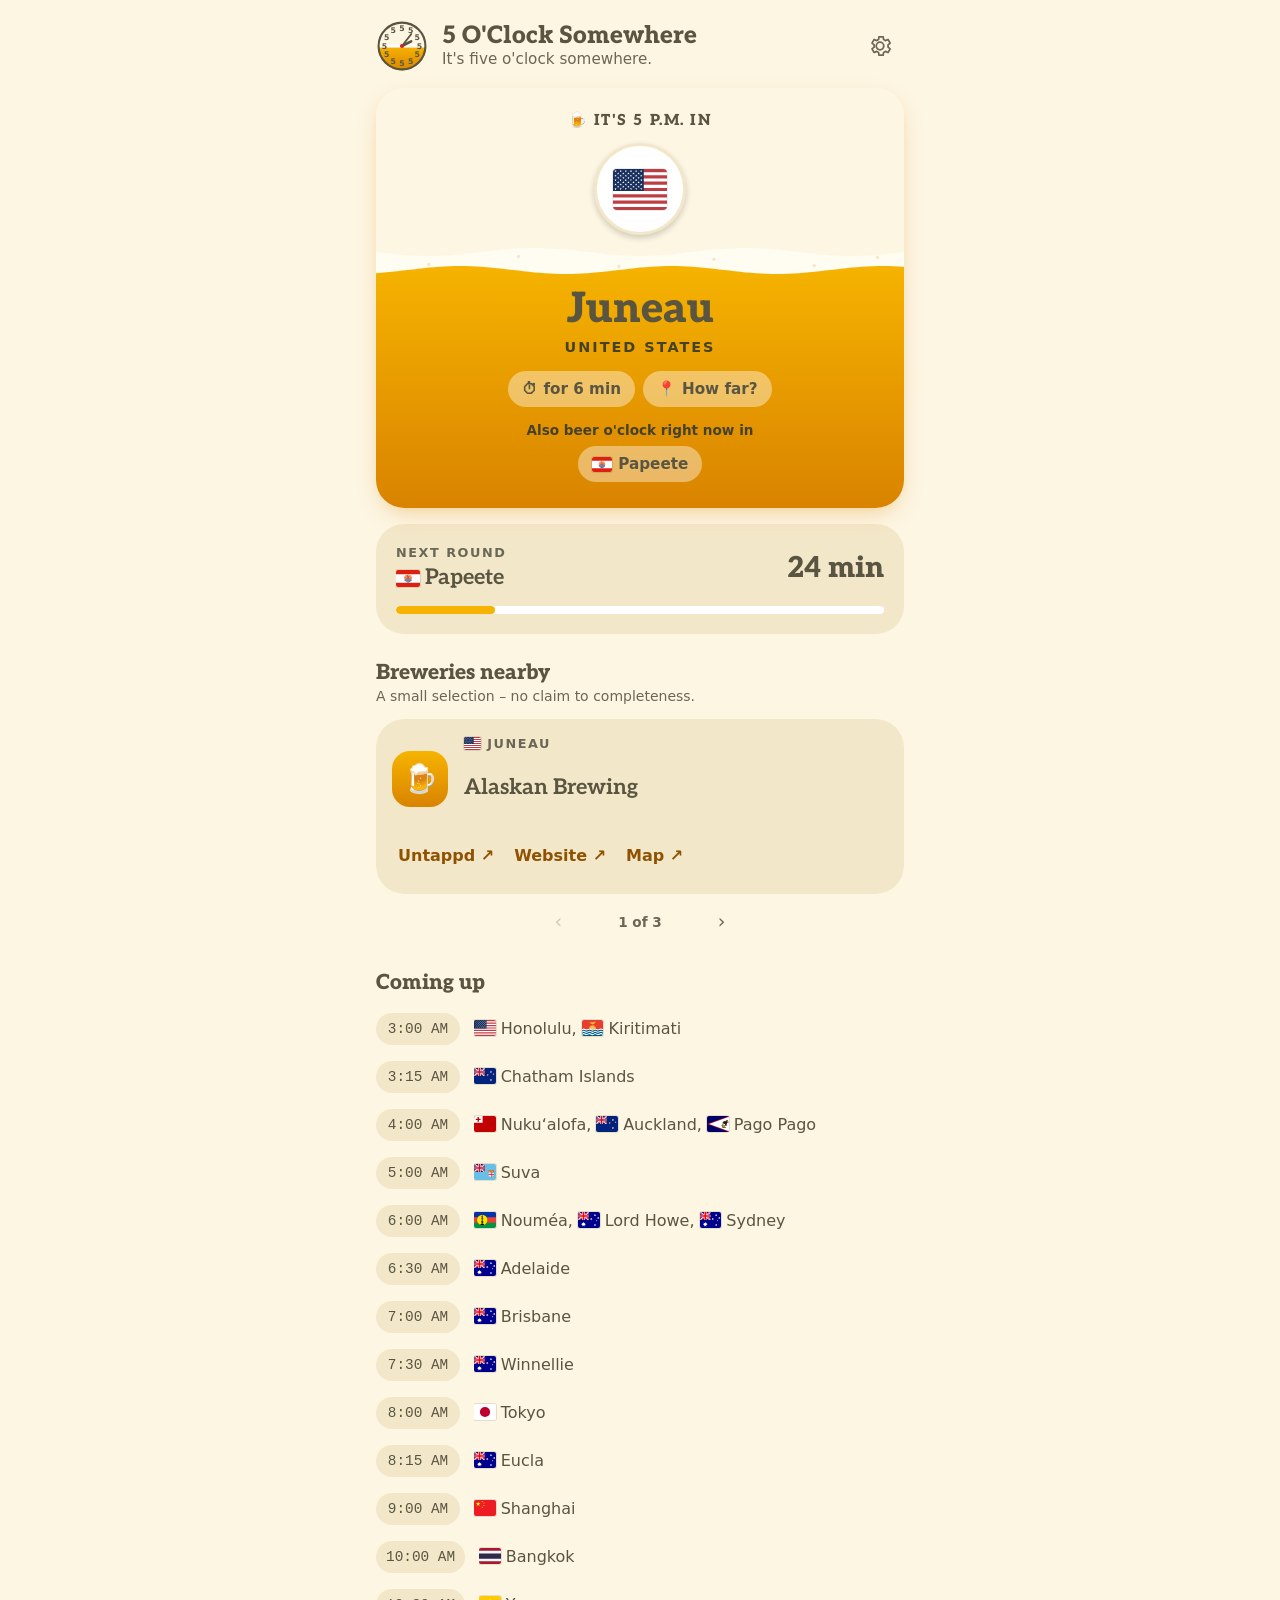
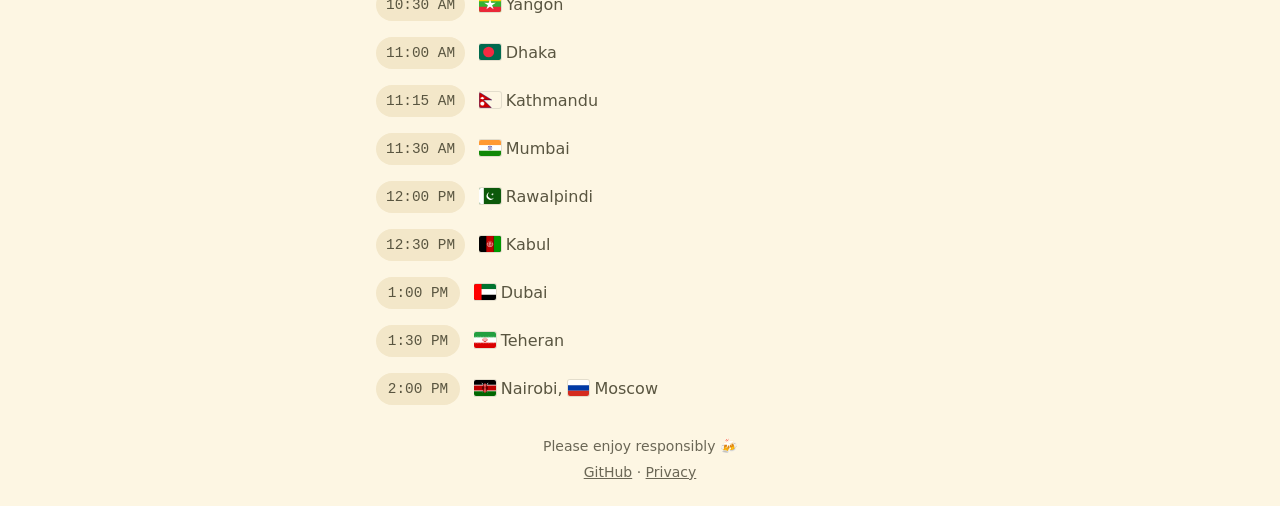
==== web/index.html @ 978793b2 "Web app on GitHub Pages The phone app's screen in the browser, no Play Store needed: same places, br" ====
<!doctype html>
<html lang="de">
<head>
  <meta charset="utf-8">
  <meta name="viewport" content="width=device-width, initial-scale=1, viewport-fit=cover">
  <title>Irgendwo ist immer Vier</title>
  <meta name="description" content="Wo auf der Welt gerade Bierzeit ist – frei nach „Kein Bier vor Vier“. Where in the world it's five o'clock right now.">
  <meta name="theme-color" content="#FDF6E3">
  <meta name="color-scheme" content="light">
  <script>
    // Pick title, icon and install manifest before the page loads, so the
    // browser offers the matching edition for the home screen.
    (function () {
      var lang;
      try { lang = localStorage.getItem('lang'); } catch (e) {}
      if (lang !== 'de' && lang !== 'en') lang = (navigator.language || 'en').slice(0, 2) === 'de' ? 'de' : 'en';
      var e = lang === 'de' ? 'vier' : 'five';
      document.documentElement.lang = lang;
      document.title = lang === 'de' ? 'Irgendwo ist immer Vier' : "5 O'Clock Somewhere";
      document.write('<link rel="manifest" href="manifest-' + lang + '.webmanifest">' +
        '<link rel="icon" type="image/png" href="icons/' + e + '-64.png">' +
        '<link rel="apple-touch-icon" href="icons/' + e + '-180.png">');
    })();
  </script>
  <meta name="apple-mobile-web-app-capable" content="yes">
  <meta name="apple-mobile-web-app-status-bar-style" content="default">
  <link rel="preload" href="fonts/aleo.ttf" as="font" type="font/ttf" crossorigin>
  <link rel="stylesheet" href="css/style.css">
  <script type="module" src="js/app.js"></script>
</head>
<body>
  <main id="app" aria-live="off">
    <header class="top">
      <div id="dial" class="dial" aria-hidden="true"></div>
      <div class="titles">
        <h1 id="title"></h1>
        <p id="tagline" class="soft"></p>
      </div>
      <button id="open-settings" class="icon-button" type="button">
        <svg viewBox="0 0 24 24" aria-hidden="true"><path d="M19.4 13a7.5 7.5 0 0 0 0-2l2-1.6-2-3.4-2.4 1a7 7 0 0 0-1.7-1L15 3.5h-4L10.7 6a7 7 0 0 0-1.7 1l-2.4-1-2 3.4L6.6 11a7.5 7.5 0 0 0 0 2l-2 1.6 2 3.4 2.4-1a7 7 0 0 0 1.7 1l.3 2.5h4l.3-2.5a7 7 0 0 0 1.7-1l2.4 1 2-3.4zM12 15.5a3.5 3.5 0 1 1 0-7 3.5 3.5 0 0 1 0 7z" fill="none" stroke="currentColor" stroke-width="1.6" stroke-linejoin="round"/></svg>
        <span class="visually-hidden" id="settings-label"></span>
      </button>
    </header>

    <section class="glass" id="glass" aria-labelledby="saying"></section>
    <section class="card next" id="next"></section>

    <section aria-labelledby="breweries-title">
      <h2 class="section-title" id="breweries-title"></h2>
      <p class="soft small" id="selection-note"></p>
      <div id="carousel"></div>
    </section>

    <section aria-labelledby="upcoming-title">
      <h2 class="section-title" id="upcoming-title"></h2>
      <ol class="upcoming" id="upcoming"></ol>
    </section>

    <button id="install" class="install" type="button" hidden></button>

    <footer>
      <p id="responsibly"></p>
      <p class="links">
        <a href="https://github.com/omphteliba/kein-bier-vor-vier" rel="noopener">GitHub</a> ·
        <a id="privacy-link" href="https://github.com/omphteliba/kein-bier-vor-vier/blob/main/docs/privacy.md" rel="noopener"></a>
      </p>
    </footer>
  </main>

  <dialog id="settings" aria-labelledby="settings-title">
    <form method="dialog">
      <h2 id="settings-title"></h2>
      <fieldset>
        <legend id="saying-legend"></legend>
        <label><input type="radio" name="edition" value="auto"> <span id="edition-auto"></span></label>
        <label><input type="radio" name="edition" value="vier"> <span id="edition-vier"></span></label>
        <label><input type="radio" name="edition" value="five"> <span id="edition-five"></span></label>
      </fieldset>
      <fieldset>
        <legend id="language-legend"></legend>
        <label><input type="radio" name="lang" value="auto"> <span id="lang-auto"></span></label>
        <label><input type="radio" name="lang" value="de"> Deutsch</label>
        <label><input type="radio" name="lang" value="en"> English</label>
      </fieldset>
      <div class="dialog-actions"><button id="close-settings" value="close"></button></div>
    </form>
  </dialog>

  <noscript><p class="noscript">Diese Seite braucht JavaScript. · This page needs JavaScript.</p></noscript>
</body>
</html>
---- web/css/style.css ----
/* The phone app's look: cream background, a glass of beer, Aleo for the big words. */
@font-face {
  font-family: 'Aleo';
  src: url('../fonts/aleo.ttf') format('truetype');
  font-weight: 100 900;
  font-display: swap;
}

:root {
  --cream: #FDF6E3;
  --foam: #F3E7C9;
  --foam-white: #FFFCF2;
  --amber: #F6B400;
  --dark-amber: #D98300;
  --red: #C62828;
  --ink: #595540;
  --ink-soft: #6B6756;
  --ink-deep: #45412B;
  --link: #8F5200; /* amber dark enough for text on foam (contrast 5:1) */
  --radius: 28px;
  --serif: 'Aleo', Georgia, serif;
  --sans: system-ui, -apple-system, 'Segoe UI', Roboto, sans-serif;
}

* { box-sizing: border-box; }

html { background: var(--cream); }

body {
  margin: 0;
  background: var(--cream);
  color: var(--ink);
  font-family: var(--sans);
  font-size: 1rem;
  line-height: 1.4;
  -webkit-text-size-adjust: 100%;
}

main {
  max-width: 560px;
  margin: 0 auto;
  padding: max(12px, env(safe-area-inset-top)) 16px max(24px, env(safe-area-inset-bottom));
  display: flex;
  flex-direction: column;
  gap: 16px;
}

h1, h2 { margin: 0; }
p { margin: 0; }
a { color: inherit; }
button { font: inherit; color: inherit; }

.soft { color: var(--ink-soft); }
.small { font-size: .875rem; }

.visually-hidden {
  position: absolute; width: 1px; height: 1px; overflow: hidden;
  clip: rect(0 0 0 0); white-space: nowrap;
}

:focus-visible { outline: 3px solid var(--dark-amber); outline-offset: 2px; }

/* ---- Header ---- */
.top { display: flex; align-items: center; gap: 14px; padding-top: 8px; }
.dial { width: 52px; height: 52px; flex: none; }
.dial svg { display: block; width: 100%; height: 100%; }
.titles { flex: 1; min-width: 0; }
.titles h1 { font-family: var(--serif); font-weight: 900; font-size: 1.5rem; line-height: 1.15; }
.titles p { font-size: .95rem; }

.icon-button {
  width: 48px; height: 48px; flex: none;
  border: 0; border-radius: 50%; background: transparent; cursor: pointer;
  color: var(--ink-soft);
  display: grid; place-items: center;
}
.icon-button svg { width: 26px; height: 26px; }
.icon-button:hover { background: var(--foam); }

/* ---- The glass ---- */
.glass {
  position: relative;
  border-radius: var(--radius);
  overflow: hidden;
  box-shadow: 0 8px 24px -8px rgba(217, 131, 0, .45);
  text-align: center;
}
.glass-top { background: var(--cream); padding: 22px 20px 26px; min-height: 170px; }
.saying {
  font-family: var(--serif); font-weight: 900; font-size: .95rem;
  letter-spacing: .1em; text-transform: uppercase; color: var(--ink);
}
.coaster {
  width: 92px; height: 92px; margin: 12px auto 0;
  border-radius: 50%; background: #fff; border: 3px solid var(--foam);
  box-shadow: 0 3px 6px rgba(0, 0, 0, .18);
  display: grid; place-items: center;
}
.coaster img { width: 54px; height: auto; border-radius: 4px; box-shadow: 0 0 0 1px rgba(0, 0, 0, .08); }

.glass-beer {
  position: relative;
  background: linear-gradient(var(--amber), var(--dark-amber));
  padding: 26px 20px 26px;
}
.foam {
  position: absolute; left: 0; right: 0; top: -18px; height: 36px; width: 100%;
  pointer-events: none;
}
.bubbles { position: absolute; inset: 0; overflow: hidden; pointer-events: none; }
.bubbles span {
  position: absolute; bottom: -10px; border-radius: 50%;
  background: rgba(255, 255, 255, .35);
  animation: rise linear infinite;
}
@keyframes rise {
  from { transform: translateY(0); }
  to { transform: translateY(var(--h, -400px)); }
}
@media (prefers-reduced-motion: reduce) {
  .bubbles span { animation: none; bottom: 40%; }
}
.glass-beer > :not(.foam, .bubbles) { position: relative; }

.place {
  font-family: var(--serif); font-weight: 900;
  font-size: clamp(2rem, 9vw, 2.6rem); line-height: 1.1;
  color: var(--ink); overflow-wrap: anywhere;
}
.place a { text-decoration: none; }
.place a:hover { text-decoration: underline; text-decoration-thickness: 2px; }
.country {
  margin-top: 4px; font-size: .9rem; font-weight: 600;
  letter-spacing: .14em; text-transform: uppercase; color: var(--ink-deep);
}

.pills, .chips { display: flex; flex-wrap: wrap; justify-content: center; gap: 8px; margin-top: 14px; }
.pill, .chip {
  display: inline-flex; align-items: center; gap: 6px;
  min-height: 36px; padding: 6px 14px;
  border-radius: 999px; border: 0;
  background: rgba(255, 255, 255, .4); color: var(--ink);
  font-size: .95rem; font-weight: 600; text-decoration: none;
}
button.pill, a.pill, .chip { cursor: pointer; }
button.pill:hover, a.pill:hover, .chip:hover { background: rgba(255, 255, 255, .6); }
.chip img, .flag-inline { width: 1.35em; height: auto; border-radius: 2px; box-shadow: 0 0 0 1px rgba(0, 0, 0, .1); vertical-align: -0.15em; }
.also { margin-top: 14px; font-size: .85rem; font-weight: 600; color: var(--ink-deep); }
.chips { margin-top: 6px; gap: 6px; }

/* ---- Cards ---- */
.card { background: var(--foam); border-radius: var(--radius); padding: 20px; }
.next { display: block; text-decoration: none; color: inherit; }
.next:hover { background: #EEDFBC; }
.next-row { display: flex; align-items: center; gap: 12px; }
.next-where { flex: 1; min-width: 0; }
.label { font-size: .8rem; font-weight: 600; letter-spacing: .12em; text-transform: uppercase; color: var(--ink-soft); }
.next-names {
  font-family: var(--serif); font-weight: 700; font-size: 1.35rem;
  white-space: nowrap; overflow: hidden; text-overflow: ellipsis;
}
.next-names img { width: 1.1em; }
.countdown { font-family: var(--serif); font-weight: 900; font-size: 1.8rem; white-space: nowrap; }
.progress { height: 8px; margin-top: 14px; border-radius: 999px; background: #fff; overflow: hidden; }
.progress > div { height: 100%; background: var(--amber); border-radius: 999px; }

.section-title { font-family: var(--serif); font-weight: 900; font-size: 1.3rem; padding-top: 8px; }

/* ---- Brewery carousel ---- */
.carousel-wrap { position: relative; margin-top: 12px; }
.carousel {
  display: flex; gap: 12px; margin: 0; padding: 0; list-style: none;
  overflow-x: auto; scroll-snap-type: x mandatory; scrollbar-width: none;
  border-radius: var(--radius);
}
.carousel::-webkit-scrollbar { display: none; }
.carousel > li { flex: 0 0 100%; scroll-snap-align: start; }
.brewery { height: 100%; padding: 16px; }
.brewery-head { display: flex; align-items: center; gap: 16px; }
.tile {
  width: 56px; height: 56px; flex: none; border-radius: 18px;
  background: linear-gradient(var(--amber), var(--dark-amber));
  display: grid; place-items: center; font-size: 28px;
}
.brewery-town { font-size: .8rem; font-weight: 600; letter-spacing: .12em; text-transform: uppercase; color: var(--ink-soft); }
.brewery-name { font-family: var(--serif); font-weight: 700; font-size: 1.35rem; line-height: 1.2; }
.brewery-links { display: flex; flex-wrap: wrap; gap: 4px 20px; margin: 12px 0 0 6px; }
.brewery-links a {
  color: var(--link); font-weight: 700; text-decoration: none;
  min-height: 44px; display: inline-flex; align-items: center;
}
.brewery-links a:hover { text-decoration: underline; }
.nearby { display: flex; align-items: center; gap: 16px; text-decoration: none; height: 100%; }
.nearby:hover { background: #EEDFBC; }
.carousel-nav { display: flex; align-items: center; justify-content: center; gap: 12px; margin-top: 6px; }
.carousel-nav button {
  width: 44px; height: 44px; border: 0; border-radius: 50%; background: transparent;
  cursor: pointer; font-size: 1.2rem; color: var(--ink-soft);
}
.carousel-nav button:hover:not(:disabled) { background: var(--foam); }
.carousel-nav button:disabled { opacity: .3; cursor: default; }
.carousel-count { font-size: .85rem; font-weight: 600; color: var(--ink-soft); min-width: 7em; text-align: center; }

/* ---- Coming up ---- */
.upcoming { list-style: none; margin: 8px 0 0; padding: 0; }
.upcoming a {
  display: flex; align-items: center; gap: 14px; min-height: 48px;
  text-decoration: none; border-radius: 999px;
}
.upcoming a:hover { background: var(--foam); }
.time {
  flex: none; min-width: 84px; padding: 6px 10px; text-align: center;
  border-radius: 999px; background: var(--foam);
  font-family: ui-monospace, 'Cascadia Mono', Menlo, Consolas, monospace; font-size: .9rem;
}
.where { white-space: nowrap; overflow: hidden; text-overflow: ellipsis; }

.install {
  width: 100%; min-height: 52px; margin-top: 8px; border: 0; border-radius: 999px;
  background: var(--amber); color: var(--ink-deep); font-weight: 700; cursor: pointer;
}
.install:hover { background: #FFC21A; }

footer { text-align: center; color: var(--ink-soft); font-size: .875rem; display: grid; gap: 6px; padding-top: 8px; }

/* ---- Settings ---- */
dialog {
  border: 0; border-radius: var(--radius); background: var(--cream); color: var(--ink);
  padding: 24px; width: min(420px, calc(100% - 32px));
  box-shadow: 0 20px 50px rgba(0, 0, 0, .3);
}
dialog::backdrop { background: rgba(69, 65, 43, .45); }
dialog h2 { font-family: var(--serif); font-weight: 900; font-size: 1.3rem; }
fieldset { border: 0; margin: 16px 0 0; padding: 0; }
legend { font-weight: 700; margin-bottom: 4px; }
fieldset label { display: flex; align-items: center; gap: 12px; min-height: 44px; cursor: pointer; }
input[type=radio] { width: 20px; height: 20px; accent-color: var(--dark-amber); }
.dialog-actions { display: flex; justify-content: flex-end; margin-top: 12px; }
.dialog-actions button {
  border: 0; background: transparent; color: var(--link); font-weight: 700;
  min-height: 44px; padding: 0 16px; border-radius: 999px; cursor: pointer;
}
.dialog-actions button:hover { background: var(--foam); }

.noscript { padding: 24px; text-align: center; }
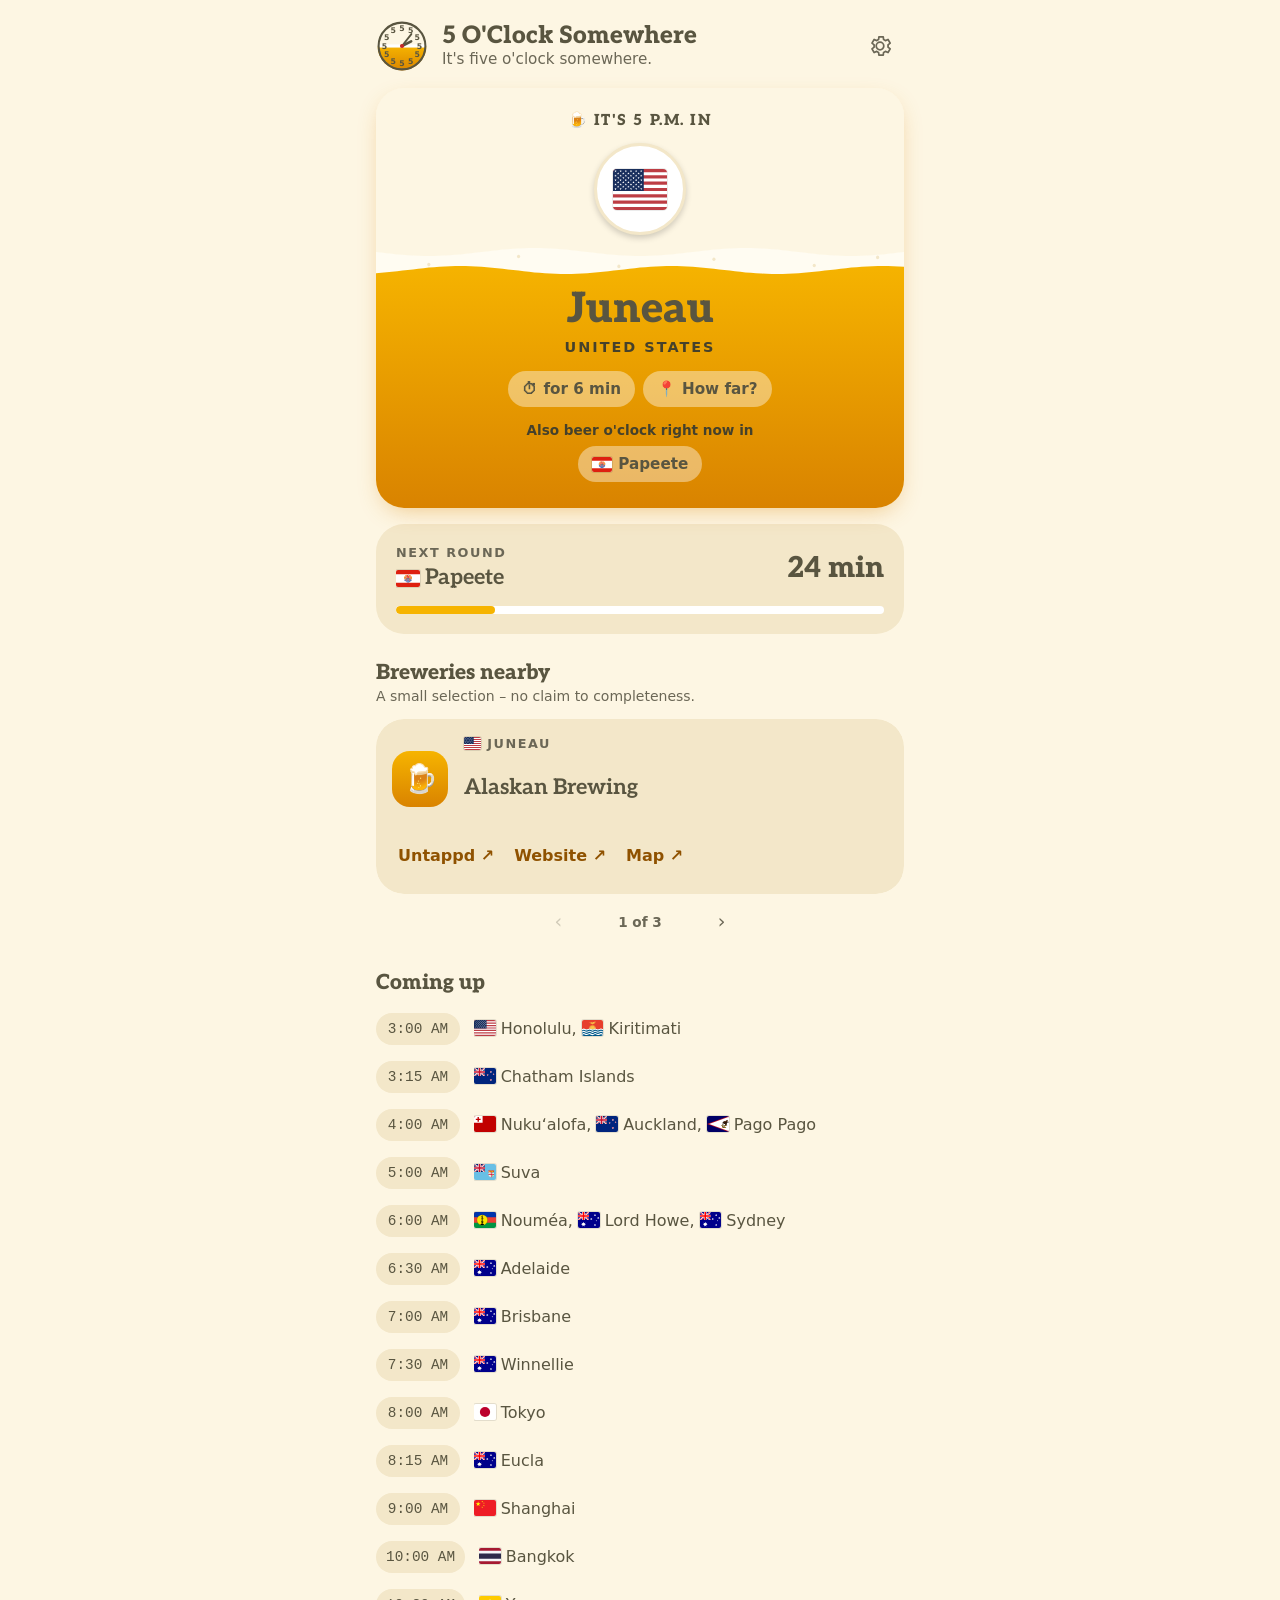
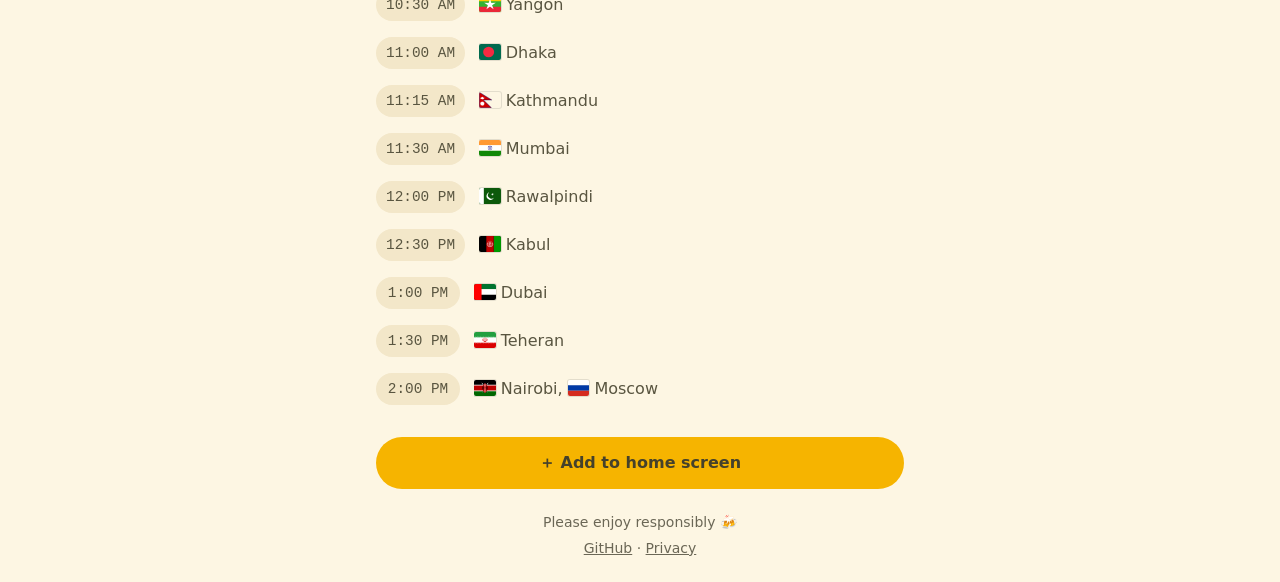
==== commit 07096ba6: "Web app: install help and a fixed app id The install button now shows in every browser: where the br" ====
--- a/web/index.html
+++ b/web/index.html
@@ -57,6 +57,7 @@
     </section>
 
     <button id="install" class="install" type="button" hidden></button>
+    <p id="install-hint" class="install-hint soft small" role="status" hidden></p>
 
     <footer>
       <p id="responsibly"></p>
--- a/web/css/style.css
+++ b/web/css/style.css
@@ -220,6 +220,7 @@
   background: var(--amber); color: var(--ink-deep); font-weight: 700; cursor: pointer;
 }
 .install:hover { background: #FFC21A; }
+.install-hint { text-align: center; padding: 0 12px; }
 
 footer { text-align: center; color: var(--ink-soft); font-size: .875rem; display: grid; gap: 6px; padding-top: 8px; }
 
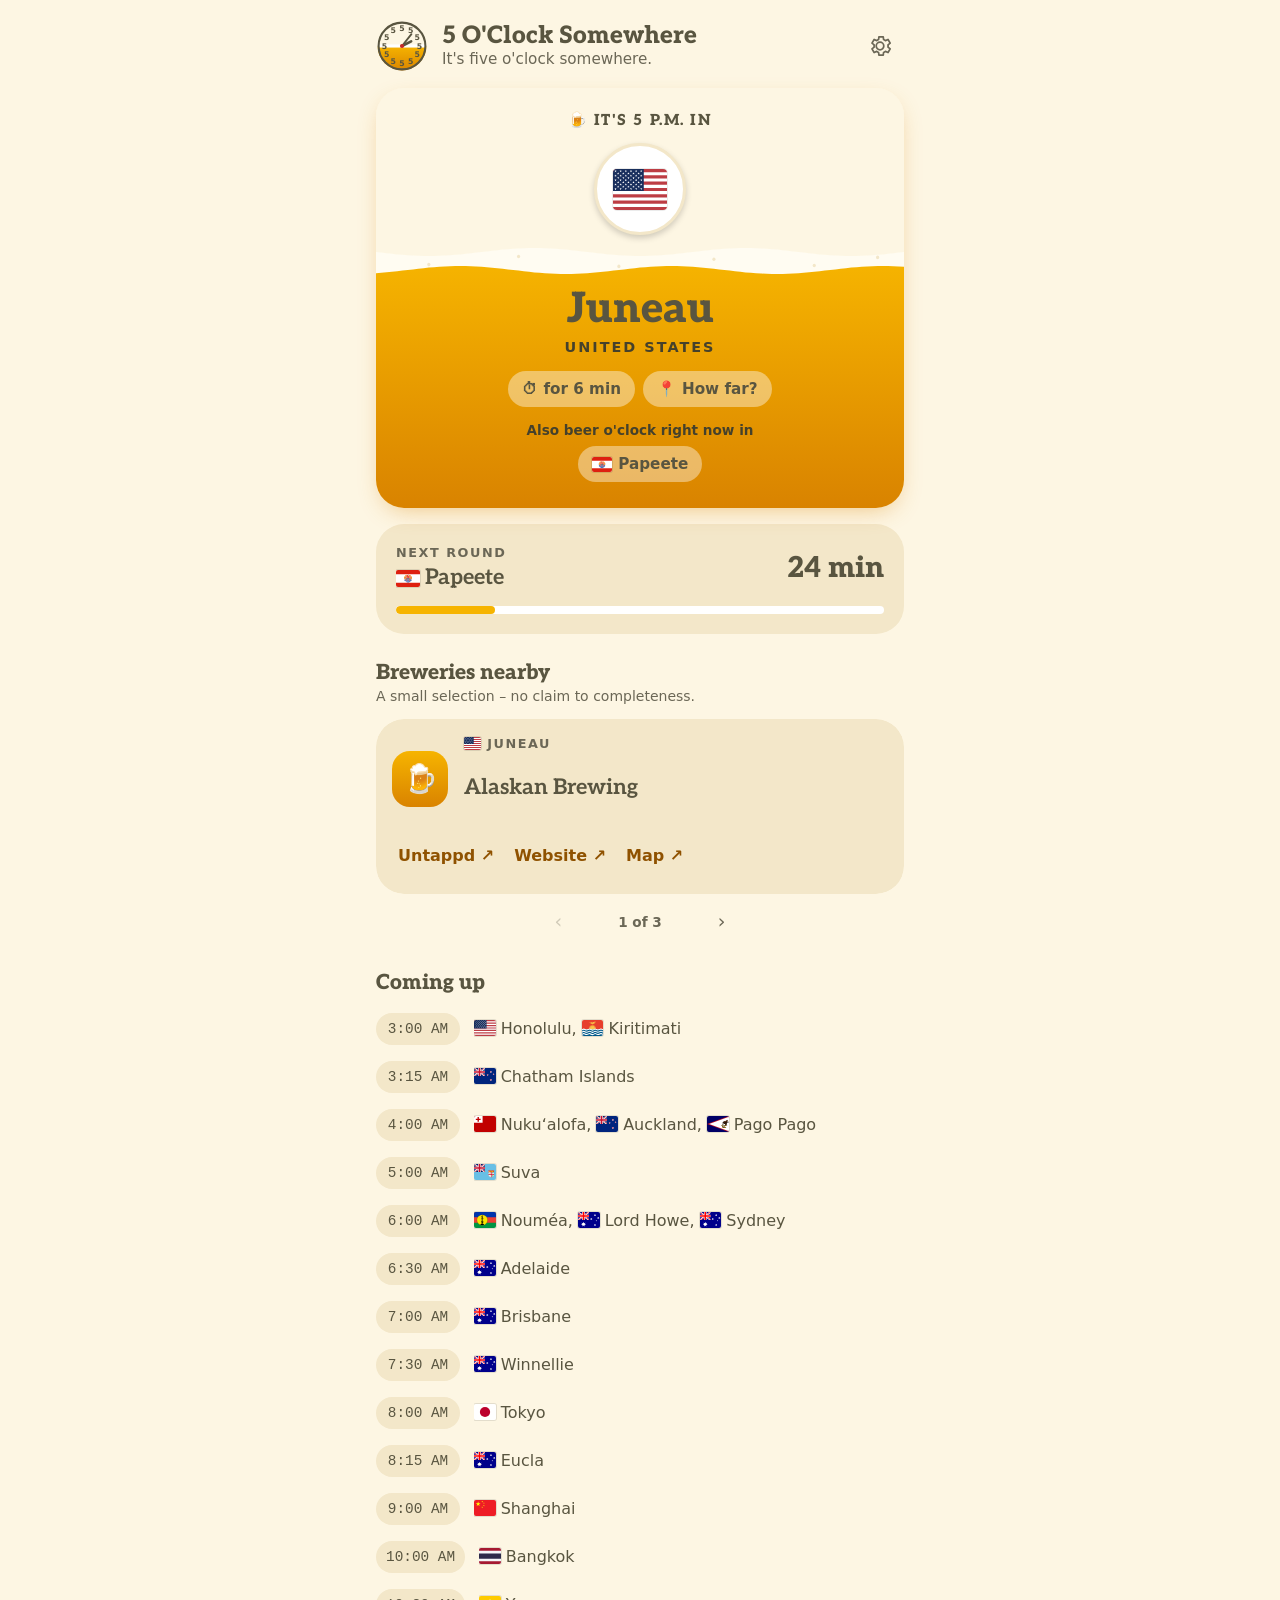
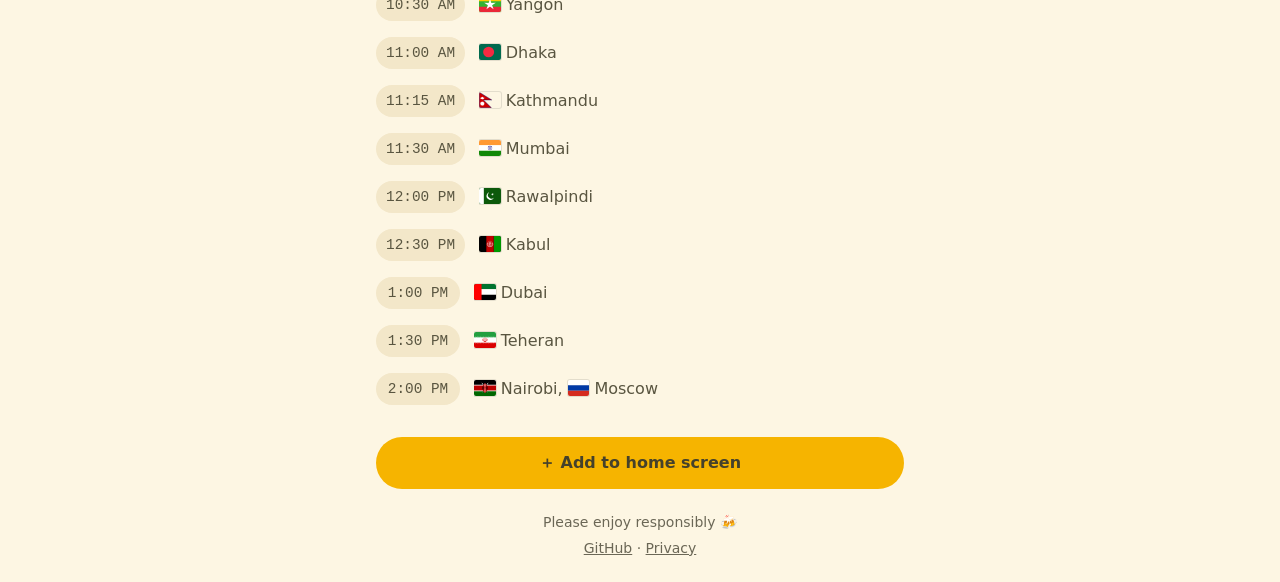
==== commit 08a6a75e: "Web app: clearer install help on iPhone The note under the install button is now a visible box the p" ====
--- a/web/index.html
+++ b/web/index.html
@@ -57,7 +57,7 @@
     </section>
 
     <button id="install" class="install" type="button" hidden></button>
-    <p id="install-hint" class="install-hint soft small" role="status" hidden></p>
+    <p id="install-hint" class="install-hint" role="status" hidden></p>
 
     <footer>
       <p id="responsibly"></p>
--- a/web/css/style.css
+++ b/web/css/style.css
@@ -220,7 +220,7 @@
   background: var(--amber); color: var(--ink-deep); font-weight: 700; cursor: pointer;
 }
 .install:hover { background: #FFC21A; }
-.install-hint { text-align: center; padding: 0 12px; }
+.install-hint { background: var(--foam); border-radius: 20px; padding: 14px 18px; color: var(--ink); font-size: .95rem; text-align: center; }
 
 footer { text-align: center; color: var(--ink-soft); font-size: .875rem; display: grid; gap: 6px; padding-top: 8px; }
 
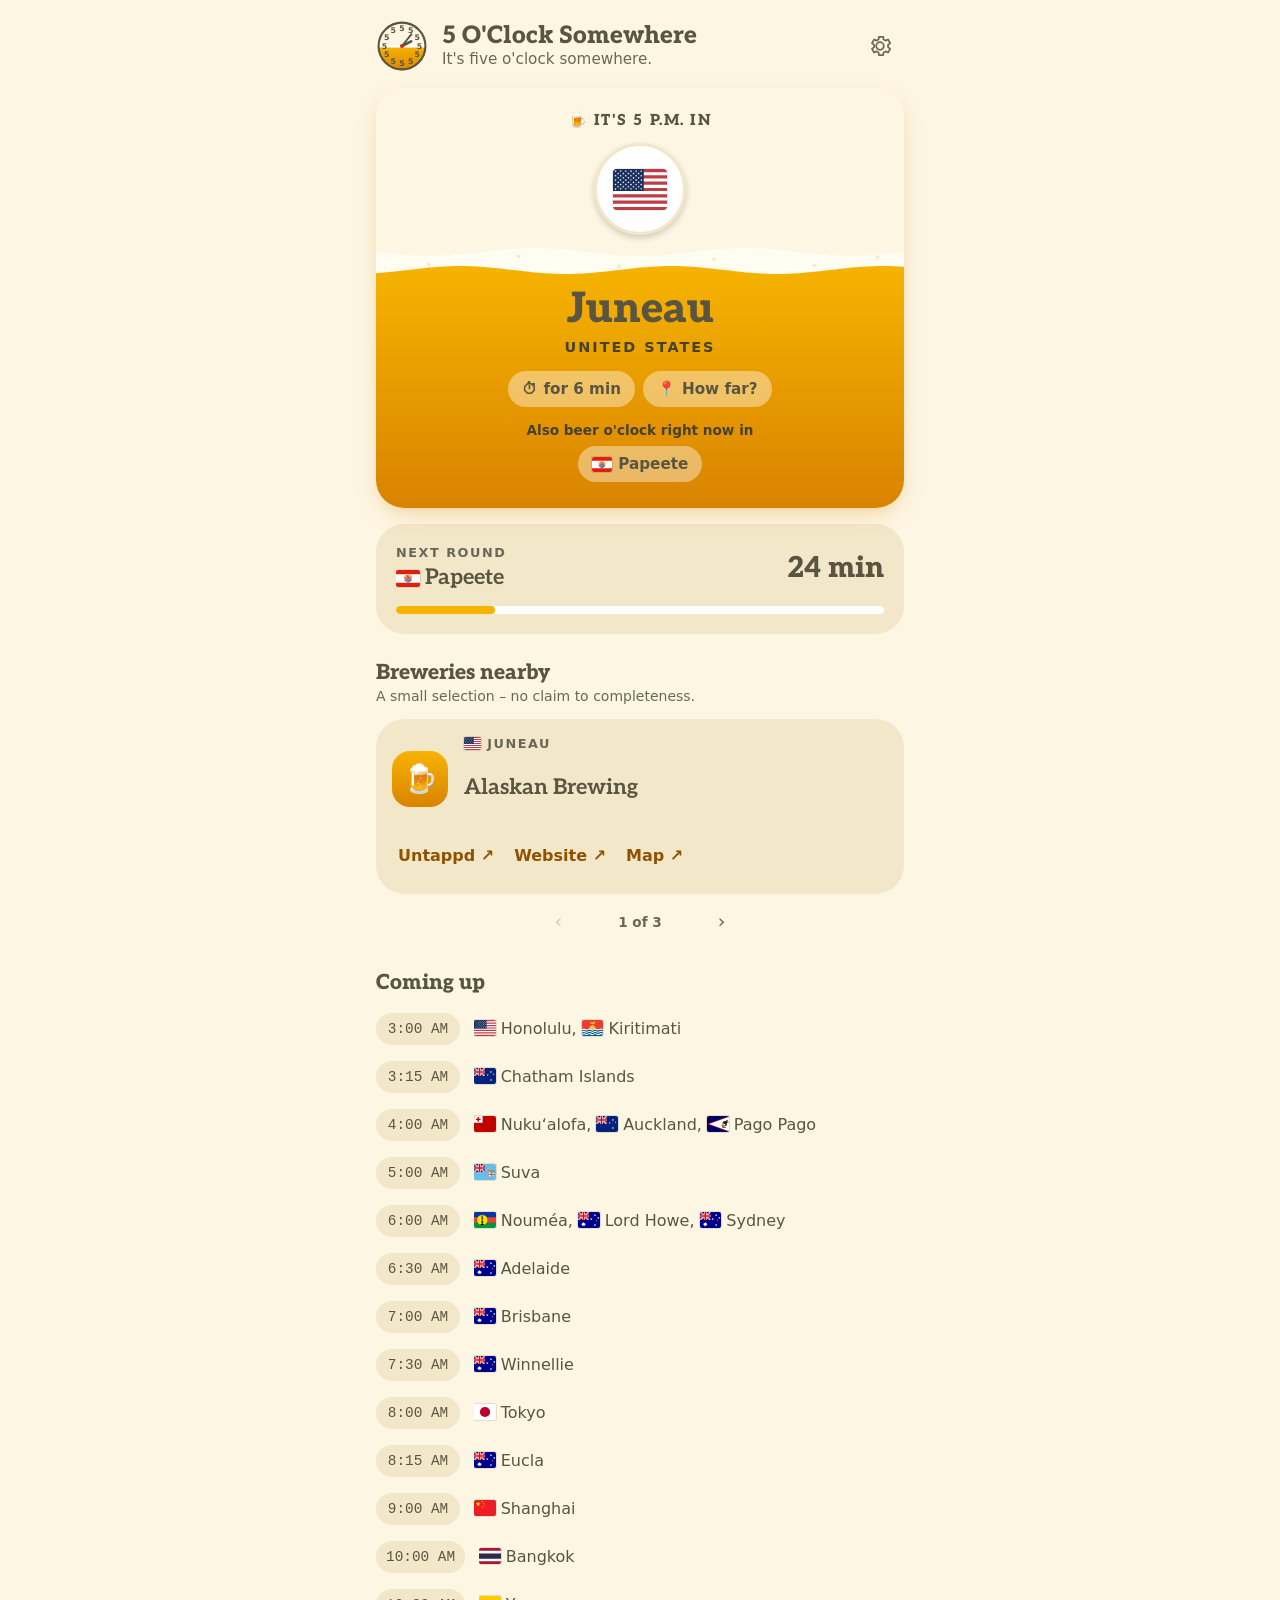
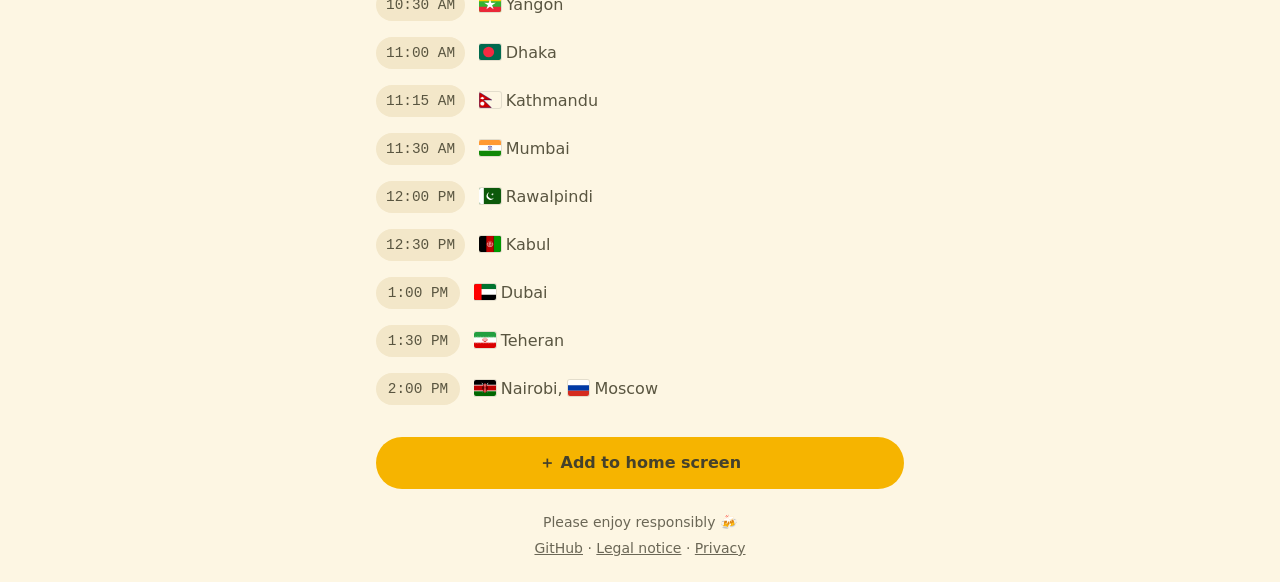
==== commit 4448adef: "Impressum and privacy policy as pages of the web app docs/impressum.md and docs/privacy.md are the s" ====
--- a/web/index.html
+++ b/web/index.html
@@ -63,7 +63,8 @@
       <p id="responsibly"></p>
       <p class="links">
         <a href="https://github.com/omphteliba/kein-bier-vor-vier" rel="noopener">GitHub</a> ·
-        <a id="privacy-link" href="https://github.com/omphteliba/kein-bier-vor-vier/blob/main/docs/privacy.md" rel="noopener"></a>
+        <a id="imprint-link" href="impressum.html"></a> ·
+        <a id="privacy-link" href="datenschutz.html"></a>
       </p>
     </footer>
   </main>
--- a/web/css/style.css
+++ b/web/css/style.css
@@ -244,3 +244,15 @@
 .dialog-actions button:hover { background: var(--foam); }
 
 .noscript { padding: 24px; text-align: center; }
+
+/* ---- Impressum and privacy policy ---- */
+.legal { gap: 0; line-height: 1.55; }
+.legal h1 { font-family: var(--serif); font-weight: 900; font-size: 1.8rem; line-height: 1.15; margin: 16px 0 8px; }
+.legal h2 { font-family: var(--serif); font-weight: 900; font-size: 1.4rem; margin: 32px 0 4px; padding-top: 16px; border-top: 2px solid var(--foam); }
+.legal h3 { font-family: var(--serif); font-weight: 700; font-size: 1.1rem; margin: 22px 0 4px; }
+.legal p, .legal ul { margin: 6px 0; }
+.legal ul { padding-left: 1.3em; }
+.legal li { margin: 4px 0; }
+.legal a { color: var(--link); overflow-wrap: anywhere; }
+.legal .back { font-weight: 700; text-decoration: none; }
+.legal footer { margin-top: 32px; }
